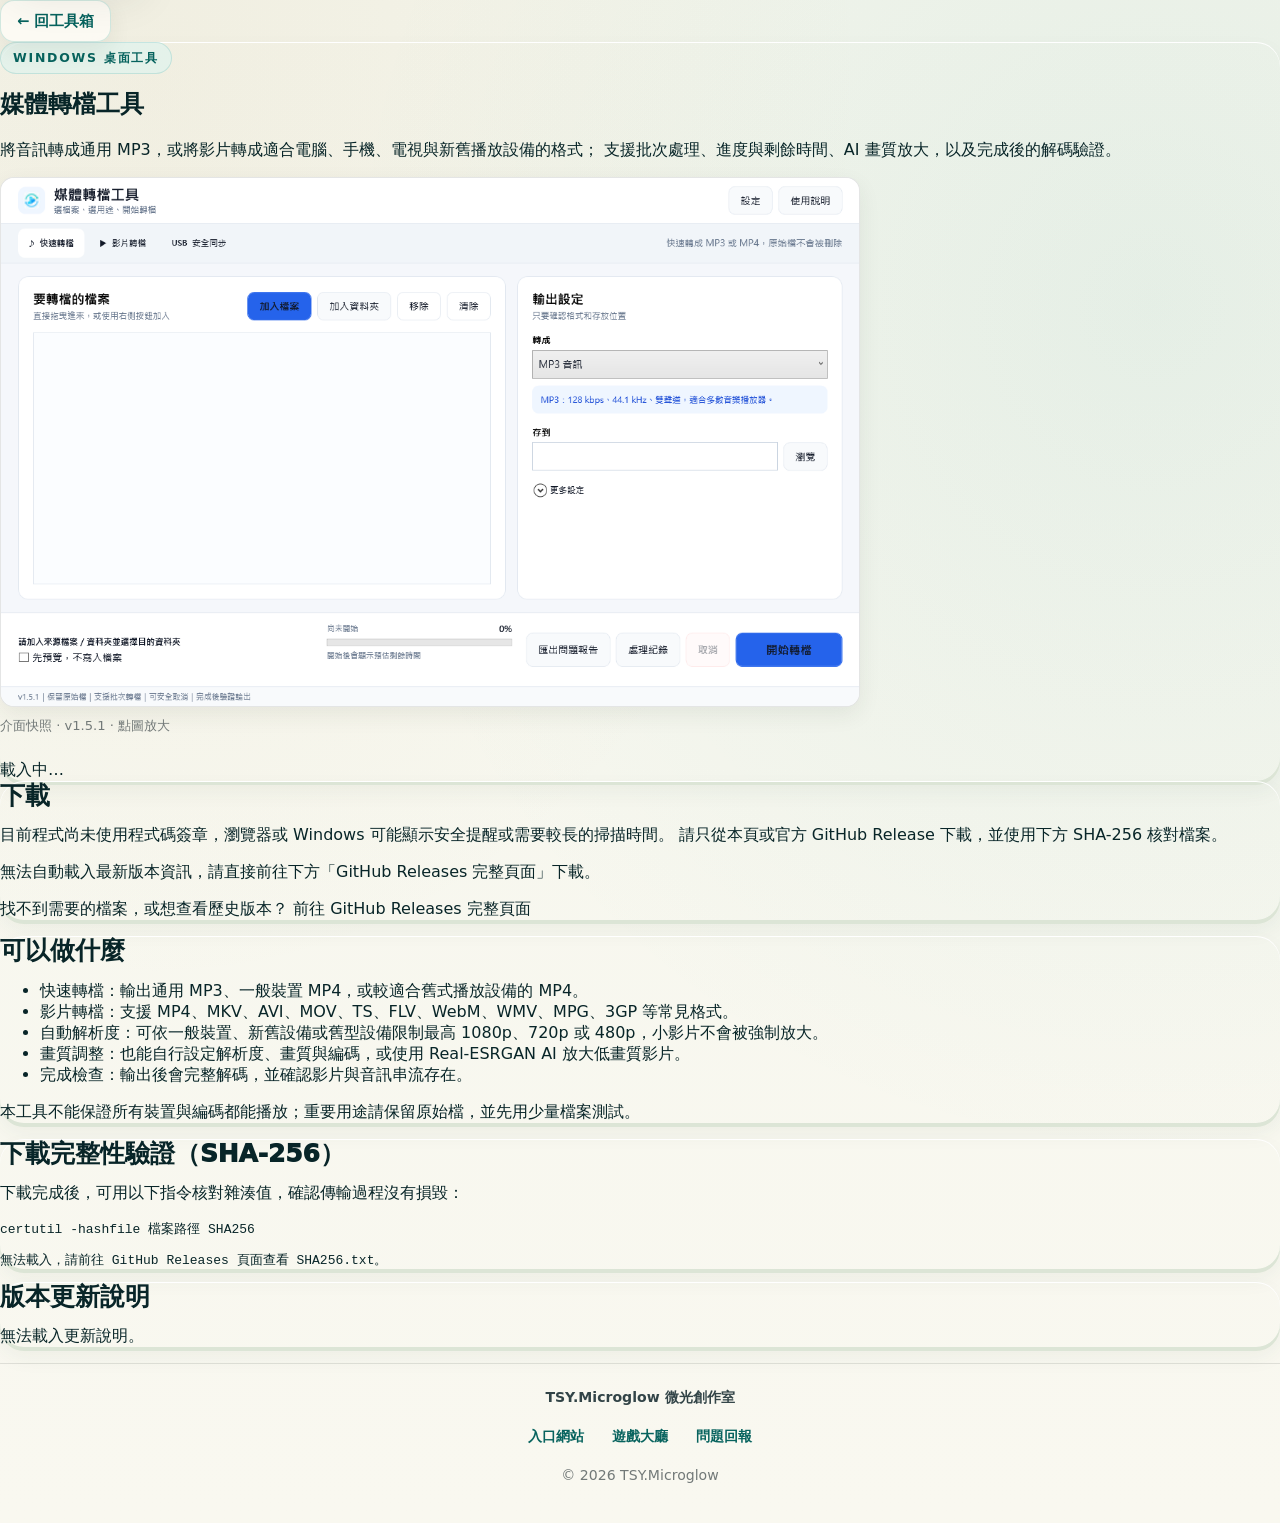
==== tools/car-media-converter/index.html @ 6eb03b46 "feat: count visits across tool pages" ====
<!doctype html>
<html lang="zh-Hant">
  <head>
    <meta charset="utf-8">
    <meta name="viewport" content="width=device-width, initial-scale=1">
    <meta name="theme-color" content="#0e8f88">
    <meta
      name="description"
      content="媒體轉檔工具下載頁，提供通用 MP3／MP4、進階影片格式與 AI 畫質放大功能；Windows x64 版本與下載連結自動同步 GitHub Releases。"
    >
    <meta property="og:title" content="媒體轉檔工具｜TSY.Microglow 工具箱">
    <meta property="og:description" content="媒體轉檔工具下載頁，提供通用 MP3／MP4、進階影片格式與 AI 畫質放大功能；Windows x64 版本與下載連結自動同步 GitHub Releases。">
    <meta property="og:type" content="website">
    <meta property="og:url" content="https://tsy3991.github.io/TSY.Microglow-Tools/tools/car-media-converter/">
    <meta property="og:image" content="https://tsy3991.github.io/TSY.Microglow-Tools/assets/og-image.png?v=20261012a">
    <meta property="og:image:width" content="1200">
    <meta property="og:image:height" content="630">
    <meta property="og:image:alt" content="TSY 微光創作室：測驗練習、小遊戲與實用工具">
    <meta property="og:locale" content="zh_TW">
    <meta property="og:site_name" content="TSY.Microglow 工具箱">
    <meta name="twitter:card" content="summary_large_image">
    <meta name="twitter:title" content="媒體轉檔工具｜TSY.Microglow 工具箱">
    <meta name="twitter:description" content="媒體轉檔工具下載頁，提供通用 MP3／MP4、進階影片格式與 AI 畫質放大功能；Windows x64 版本與下載連結自動同步 GitHub Releases。">
    <meta name="twitter:image" content="https://tsy3991.github.io/TSY.Microglow-Tools/assets/og-image.png?v=20261012a">
    <link rel="canonical" href="https://tsy3991.github.io/TSY.Microglow-Tools/tools/car-media-converter/">
    <title>媒體轉檔工具｜TSY.Microglow 工具箱</title>
    <link rel="icon" href="../../assets/tools/car-media-converter/icon.png" type="image/png">
    <link rel="stylesheet" href="../../shared/base.css?v=20261016a">
    <link rel="stylesheet" href="../../shared/tool-detail.css?v=20260713b">
    <link rel="stylesheet" href="./page.css?v=20260806a">
    <link rel="stylesheet" href="../../shared/tool-visuals.css?v=20261010a">
    <link rel="stylesheet" href="../../shared/microglow-skin.css?v=20261016a">
  </head>
  <body>
    <a class="skip-link" href="#main-content">跳到主要內容</a>
    <main class="detail-shell" id="main-content" tabindex="-1">
      <header class="detail-topbar">
        <a class="back-link compact-back" href="../../">← 回工具箱</a>
      </header>

      <section class="detail-hero" aria-labelledby="tool-title">
        <p class="eyebrow">Windows 桌面工具</p>
        <h1 id="tool-title">媒體轉檔工具</h1>
        <p class="hero-desc">
          將音訊轉成通用 MP3，或將影片轉成適合電腦、手機、電視與新舊播放設備的格式；
          支援批次處理、進度與剩餘時間、AI 畫質放大，以及完成後的解碼驗證。
        </p>
        <figure class="tool-screenshot">
          <a class="tool-screenshot-link" href="../../assets/tools/car-media-converter/screenshot.png" target="_blank" rel="noopener noreferrer" aria-label="放大查看媒體轉檔工具介面快照（另開分頁）">
            <img src="../../assets/tools/car-media-converter/screenshot.png" alt="媒體轉檔工具 v1.5.1 實際介面，未載入使用者檔案" width="1205" height="742" decoding="async">
          </a>
          <figcaption>介面快照 · v1.5.1 · 點圖放大</figcaption>
        </figure>
        <div class="hero-meta">
          <span class="version-badge" data-version>載入中…</span>
          <span class="published-meta" data-published></span>
        </div>
      </section>

      <section class="detail-section" aria-labelledby="download-title">
        <h2 id="download-title">下載</h2>
        <p class="download-hint">
          目前程式尚未使用程式碼簽章，瀏覽器或 Windows 可能顯示安全提醒或需要較長的掃描時間。
          請只從本頁或官方 GitHub Release 下載，並使用下方 SHA-256 核對檔案。
        </p>
        <p class="status-message" data-status hidden></p>
        <div class="download-grid" data-downloads>
          <p class="loading-placeholder">正在載入最新版本的下載連結…</p>
        </div>
        <p class="extra-files" data-fallback></p>
        <p class="releases-link">
          找不到需要的檔案，或想查看歷史版本？
          <a href="https://github.com/TSY3991/TSY.CarMediaConverter/releases" target="_blank" rel="noopener noreferrer">
            前往 GitHub Releases 完整頁面
          </a>
        </p>
      </section>

      <section class="detail-section" aria-labelledby="format-title">
        <h2 id="format-title">可以做什麼</h2>
        <ul>
          <li>快速轉檔：輸出通用 MP3、一般裝置 MP4，或較適合舊式播放設備的 MP4。</li>
          <li>影片轉檔：支援 MP4、MKV、AVI、MOV、TS、FLV、WebM、WMV、MPG、3GP 等常見格式。</li>
          <li>自動解析度：可依一般裝置、新舊設備或舊型設備限制最高 1080p、720p 或 480p，小影片不會被強制放大。</li>
          <li>畫質調整：也能自行設定解析度、畫質與編碼，或使用 Real-ESRGAN AI 放大低畫質影片。</li>
          <li>完成檢查：輸出後會完整解碼，並確認影片與音訊串流存在。</li>
        </ul>
        <p>本工具不能保證所有裝置與編碼都能播放；重要用途請保留原始檔，並先用少量檔案測試。</p>
      </section>

      <section class="detail-section" aria-labelledby="verify-title">
        <h2 id="verify-title">下載完整性驗證（SHA-256）</h2>
        <p>下載完成後，可用以下指令核對雜湊值，確認傳輸過程沒有損毀：</p>
        <pre class="verify-command">certutil -hashfile 檔案路徑 SHA256</pre>
        <pre class="verify-sha" data-sha>正在載入雜湊值…</pre>
      </section>

      <section class="detail-section" aria-labelledby="notes-title">
        <h2 id="notes-title">版本更新說明</h2>
        <div class="release-notes" data-notes>
          <p>正在載入更新說明…</p>
        </div>
      </section>
    </main>
    <footer class="site-footer">
      <p class="site-footer-brand">TSY.Microglow 微光創作室</p>
      <nav class="site-footer-links" aria-label="站台連結">
        <a href="https://tsy3991.github.io/TSY.Microglow-Website/">入口網站</a>
        <a href="https://tsy3991.github.io/TSY.Microglow-Games/">遊戲大廳</a>
        <a href="https://tsy3991.github.io/TSY.Microglow-Website/#feedback">問題回報</a>
      </nav>
      <p class="site-footer-copy">© 2026 TSY.Microglow</p>
    </footer>

    <script src="./download.js?v=20261011a"></script>
  <script src="../../scripts/portal-visit-beacon.js?v=20261102a" defer></script>
</body>
</html>
---- shared/base.css ----
:root {
  --page: #f8f4ec;
  --panel: #fffdf8;
  --panel-soft: #fbf7ef;
  --ink: #082528;
  --ink-soft: #324447;
  --muted: #727978;
  --line: rgba(32, 42, 40, 0.12);
  --teal: #0e8f88;
  --teal-dark: #07635e;
  --teal-soft: #dff3ee;
  --gold: #f5b432;
  --gold-soft: #fff2ce;
  --red: #f25757;
  --sky: #4fc1e3;
  --shadow: 0 18px 42px rgba(42, 47, 45, 0.1);
  --soft-shadow: 0 8px 22px rgba(42, 47, 45, 0.075);
  --deep-shadow: 0 24px 68px rgba(8, 37, 40, 0.16);
  --radius: 8px;
}

* {
  box-sizing: border-box;
}

html {
  min-width: 320px;
  color: var(--ink);
  background: var(--page);
  font-family:
    "Noto Sans TC",
    "Microsoft JhengHei",
    system-ui,
    -apple-system,
    BlinkMacSystemFont,
    "Segoe UI",
    sans-serif;
}

body {
  position: relative;
  min-height: 100vh;
  margin: 0;
  overflow-x: hidden;
  background:
    linear-gradient(90deg, rgba(8, 37, 40, 0.045) 1px, transparent 1px),
    linear-gradient(rgba(8, 37, 40, 0.04) 1px, transparent 1px),
    radial-gradient(circle at 78% 0%, rgba(79, 193, 227, 0.18), transparent 28%),
    radial-gradient(circle at 14% 18%, rgba(245, 180, 50, 0.16), transparent 26%),
    linear-gradient(120deg, #fffaf1 0%, #f6f3eb 48%, #f7fbf7 100%);
  background-size: 42px 42px, 42px 42px, auto, auto, auto;
}

body::before {
  position: fixed;
  inset: 0;
  z-index: -1;
  background:
    linear-gradient(120deg, rgba(255, 253, 248, 0.76), transparent 40%),
    radial-gradient(circle at 92% 34%, rgba(14, 143, 136, 0.12), transparent 24%);
  content: "";
  pointer-events: none;
}

a {
  color: inherit;
  text-decoration: none;
}

button,
a {
  -webkit-tap-highlight-color: transparent;
}

h1,
h2,
h3,
p {
  margin-top: 0;
}

/* ---------- shared back-link ----------
   Detail pages (with .compact-back) flow it inline in a topbar row.
   The hub page's plain .back-link floats absolutely over the hero. */
.back-link {
  display: inline-flex;
  align-items: center;
  min-height: 42px;
  padding: 0 16px;
  border: 1px solid rgba(14, 143, 136, 0.18);
  border-radius: var(--radius);
  background: rgba(255, 253, 248, 0.78);
  color: var(--teal-dark);
  font-size: 0.92rem;
  font-weight: 900;
  box-shadow: var(--soft-shadow);
  backdrop-filter: blur(12px);
  transition:
    transform 160ms ease,
    border-color 160ms ease,
    color 160ms ease;
}

.back-link:hover,
.back-link:focus-visible {
  color: var(--teal);
  border-color: rgba(14, 143, 136, 0.34);
  transform: translateY(-1px);
}

.back-link:not(.compact-back) {
  position: absolute;
  top: 18px;
  left: 18px;
  z-index: 10;
}

/* ---------- shared eyebrow tag ---------- */
.eyebrow {
  display: inline-flex;
  align-items: center;
  min-height: 32px;
  margin: 0 0 14px;
  padding: 0 12px;
  border: 1px solid rgba(14, 143, 136, 0.16);
  border-radius: 999px;
  background: rgba(223, 243, 238, 0.72);
  color: var(--teal-dark);
  font-size: 0.78rem;
  font-weight: 900;
  letter-spacing: 0.14em;
  text-transform: uppercase;
}

section h2 {
  margin: 0 0 14px;
  font-size: clamp(1.24rem, 2vw, 1.55rem);
  font-weight: 950;
  line-height: 1.2;
}

/* ---------- hub (index) layout ---------- */
.lobby-shell {
  width: min(1080px, calc(100% - 32px));
  margin: 0 auto;
  padding: 26px 0 60px;
}

.lobby-hero {
  position: relative;
  isolation: isolate;
  overflow: hidden;
  padding: clamp(32px, 6vw, 64px) clamp(26px, 5vw, 52px);
  border: 1px solid rgba(8, 37, 40, 0.1);
  border-radius: 20px;
  background:
    linear-gradient(135deg, rgba(255, 253, 248, 0.96), rgba(255, 253, 248, 0.76)),
    linear-gradient(135deg, #ffffff, #eaf8f4);
  box-shadow: var(--deep-shadow);
}

.lobby-hero::before {
  position: absolute;
  inset: 0;
  z-index: -2;
  background:
    linear-gradient(90deg, rgba(14, 143, 136, 0.08) 1px, transparent 1px),
    linear-gradient(rgba(14, 143, 136, 0.07) 1px, transparent 1px);
  background-size: 34px 34px;
  content: "";
}

.lobby-hero::after {
  position: absolute;
  right: -80px;
  bottom: -130px;
  z-index: -1;
  width: min(46vw, 400px);
  aspect-ratio: 1;
  border-radius: 50%;
  background:
    radial-gradient(circle at 34% 34%, rgba(255, 255, 255, 0.92), transparent 18%),
    conic-gradient(from 210deg, var(--teal), var(--sky), var(--gold), var(--teal));
  opacity: 0.24;
  content: "";
}

.hero-copy {
  position: relative;
  z-index: 1;
  max-width: 720px;
  padding-top: 60px;
}

.hero-copy h1 {
  margin: 0 0 14px;
  font-size: clamp(2.1rem, 5.5vw, 3.6rem);
  font-weight: 950;
  line-height: 1.05;
}

.hero-copy p {
  margin: 0;
  color: var(--ink-soft);
  font-size: clamp(1rem, 1.7vw, 1.15rem);
  line-height: 1.7;
}

.tool-section {
  display: grid;
  gap: 16px;
  margin-top: 28px;
}

.section-heading {
  display: flex;
  flex-wrap: wrap;
  align-items: end;
  justify-content: space-between;
  gap: 10px;
}

.section-heading h2 {
  margin-bottom: 0;
}

.section-heading span {
  color: var(--muted);
  font-weight: 800;
}

.tool-grid {
  display: grid;
  grid-template-columns: repeat(auto-fit, minmax(320px, 1fr));
  gap: 16px;
}

.tool-card {
  display: grid;
  grid-template-columns: 92px minmax(0, 1fr);
  gap: 18px;
  align-items: center;
  padding: 20px;
  border: 1px solid var(--line);
  border-radius: 16px;
  background: var(--panel);
  box-shadow: var(--soft-shadow);
  transition:
    transform 180ms ease,
    box-shadow 180ms ease,
    border-color 180ms ease;
}

.tool-card:hover {
  border-color: rgba(14, 143, 136, 0.24);
  box-shadow: 0 18px 44px rgba(42, 47, 45, 0.13);
  transform: translateY(-2px);
}

/* Keep card actions aligned despite different description lengths. */
@media (min-width: 541px) {
  .lobby-shell .tool-card {
    grid-template-rows: 1fr auto;
  }
}

.tool-thumb {
  position: relative;
  display: grid;
  width: 92px;
  height: 92px;
  place-items: center;
  border-radius: 16px;
  background: linear-gradient(135deg, var(--teal-dark), var(--teal));
  box-shadow: inset 0 1px 0 rgba(255, 255, 255, 0.24);
}

.tool-thumb-icon {
  position: relative;
  width: 34px;
  height: 34px;
}

/* Simple downward-arrow-into-tray glyph for downloadable desktop tools. */
.icon-download::before {
  position: absolute;
  top: 0;
  left: 50%;
  width: 4px;
  height: 20px;
  background: #ffffff;
  border-radius: 2px;
  content: "";
  transform: translateX(-50%);
}

.icon-download::after {
  position: absolute;
  top: 14px;
  left: 50%;
  width: 14px;
  height: 14px;
  border-right: 4px solid #ffffff;
  border-bottom: 4px solid #ffffff;
  content: "";
  transform: translateX(-50%) rotate(45deg);
}

/* Radar glyph for PriceRadar and other scan-based web tools. */
.icon-radar {
  border: 3px solid #ffffff;
  border-radius: 50%;
}

.icon-radar::before {
  position: absolute;
  top: 50%;
  left: 50%;
  width: 14px;
  height: 3px;
  border-radius: 999px;
  background: #ffffff;
  content: "";
  transform: translateY(-50%) rotate(-42deg);
  transform-origin: left center;
}

.icon-radar::after {
  position: absolute;
  top: 50%;
  left: 50%;
  width: 7px;
  height: 7px;
  border-radius: 50%;
  background: var(--gold);
  box-shadow: 0 0 0 3px rgba(255, 255, 255, 0.22);
  content: "";
  transform: translate(-50%, -50%);
}

.tool-card-copy {
  min-width: 0;
}

.tool-card-copy p {
  display: inline-flex;
  min-height: 26px;
  align-items: center;
  margin: 0 0 8px;
  padding: 0 10px;
  border-radius: var(--radius);
  background: var(--teal-soft);
  color: var(--teal-dark);
  font-size: 0.8rem;
  font-weight: 900;
}

.tool-card-copy h3 {
  margin: 0 0 8px;
  font-size: 1.24rem;
  line-height: 1.3;
}

.tool-card-copy span {
  color: var(--ink-soft);
  font-size: 0.92rem;
  line-height: 1.6;
}

.primary-link,
.disabled-link {
  grid-column: 1 / -1;
  display: inline-flex;
  min-height: 46px;
  align-items: center;
  justify-content: center;
  margin-top: 4px;
  border-radius: var(--radius);
  font-size: 0.98rem;
  font-weight: 950;
}

.primary-link {
  color: #ffffff;
  background: linear-gradient(135deg, var(--teal-dark), var(--teal));
  box-shadow: 0 12px 26px rgba(7, 99, 94, 0.22);
}

.disabled-link {
  color: var(--muted);
  background: rgba(90, 114, 118, 0.1);
}

.is-coming {
  opacity: 0.72;
}

@media (max-width: 820px) {
  .lobby-shell {
    width: min(100% - 24px, 1080px);
    padding-top: 16px;
  }

  .tool-grid {
    grid-template-columns: 1fr;
  }
}

@media (max-width: 540px) {
  .lobby-hero {
    padding: 22px;
  }

  .tool-card {
    grid-template-columns: 1fr;
    text-align: center;
  }

  .tool-thumb {
    justify-self: center;
  }
}

@media (prefers-reduced-motion: reduce) {
  *,
  *::before,
  *::after {
    animation: none !important;
    transition: none !important;
  }
}

.skip-link {
  position: fixed;
  top: 12px;
  left: 12px;
  z-index: 100;
  padding: 10px 18px;
  border-radius: var(--radius);
  color: #ffffff;
  background: var(--teal-dark);
  font-weight: 900;
  text-decoration: none;
  box-shadow: var(--shadow);
  transform: translateY(-180%);
  transition: transform 260ms ease-out;
}

.skip-link:focus-visible {
  transform: none;
  outline: 3px solid rgba(255, 255, 255, 0.75);
  outline-offset: 2px;
}

main:focus {
  outline: none;
}

/* Smooth same-origin page changes (Website / Tools / Games); browsers without support navigate normally. */
@media (prefers-reduced-motion: no-preference) {
  @view-transition {
    navigation: auto;
  }
}

.site-footer {
  display: grid;
  gap: 8px;
  justify-items: center;
  margin: 8px auto 0;
  padding: 24px 16px 40px;
  border-top: 1px solid var(--line);
  color: var(--muted);
  font-size: 0.88rem;
  text-align: center;
}

.site-footer p { margin: 0; }
.site-footer-brand { color: var(--ink-soft); font-weight: 800; }

.site-footer-links {
  display: flex;
  flex-wrap: wrap;
  justify-content: center;
  gap: 4px 8px;
}

.site-footer-links a {
  display: inline-flex;
  align-items: center;
  min-height: 44px;
  padding: 0 10px;
  color: var(--teal-dark);
  font-weight: 800;
  text-decoration: none;
}

.site-footer-links a:hover { text-decoration: underline; }
.site-footer-links a:focus-visible { outline: 3px solid var(--teal); outline-offset: 2px; border-radius: 6px; }
---- tools/car-media-converter/page.css ----
#tool-title,
.download-card-copy strong {
  max-width: 100%;
  overflow-wrap: anywhere;
  word-break: break-word;
}

@media (max-width: 560px) {
  #tool-title {
    font-size: clamp(1.65rem, 8.2vw, 2.15rem);
    line-height: 1.08;
  }

  .download-card-copy strong {
    font-size: 0.92rem;
  }
---- shared/tool-visuals.css ----
/* Shared app icons and actual desktop-tool previews. */
.tool-thumb:has(.tool-app-icon) { background: transparent; box-shadow: none; }
.tool-app-icon { display: block; width: 100%; height: 100%; object-fit: contain; }
.tool-screenshot { margin: 0 0 24px; max-width: 860px; }
.tool-screenshot-link { display: block; overflow: hidden; border: 1px solid var(--line); border-radius: 14px; background: #fff; box-shadow: var(--soft-shadow); cursor: zoom-in; }
.tool-screenshot-link:focus-visible { outline: 3px solid var(--teal); outline-offset: 4px; }
.tool-screenshot img { display: block; width: 100%; height: auto; }
.tool-screenshot figcaption { margin-top: 9px; color: var(--muted); font-size: 0.82rem; line-height: 1.5; }
@media (max-width: 560px) { .tool-screenshot { margin-bottom: 20px; } .tool-screenshot-link { border-radius: 10px; } }
---- shared/microglow-skin.css ----
/* Visual layer only; existing layout, product imagery and download/app logic are retained. */
html:root { --microglow-style-version: 20261016a; --radius: 14px; --radius-card: 24px; --radius-control: 14px; }
body:has(.lobby-shell, .detail-shell) { background: radial-gradient(ellipse at 12% 5%, rgba(181, 140, 66, .07), transparent 45%), radial-gradient(ellipse at 90% 20%, rgba(10, 136, 126, .07), transparent 50%), linear-gradient(#f5f6ed, #f9f8f0); }
:is(.lobby-hero, .detail-hero, .detail-section, .tool-card, .download-card) { border-color: #c5d9cb; border-radius: 24px; box-shadow: inset 0 1px 0 #fff, 0 4px 0 #dce5d6, 0 10px 22px rgba(38, 75, 54, .055); }
:is(.lobby-hero, .detail-hero)::before { background-image: linear-gradient(90deg, rgba(10,136,126,.025) 1px, transparent 1px), linear-gradient(rgba(10,136,126,.025) 1px, transparent 1px); }
:is(.lobby-hero, .detail-hero)::after { background: radial-gradient(circle at 35% 35%, #fffdf5, transparent 30%), conic-gradient(from 210deg, #8ecdbb, #e6f2e9, #e7d4a7, #8ecdbb); }
:is(.primary-link, .download-button) { border-radius: 14px; box-shadow: inset 0 1px 0 rgba(255,255,255,.3), 0 4px 0 #d4e3d7, 0 8px 16px rgba(38,75,54,.08); }
html body :is(a[href], button, input, select, textarea):focus-visible { outline: 3px solid #0a887e; outline-offset: 3px; }
/* App bundles load their own CSS dynamically; scope these overrides to the app root. */
#root :is(.hero-panel, .section-block, .form-card, .product-hero, .empty-price, .scanner-shell, .activity-card, .shopping-list-entry, .scan-recovery) { border-radius: 24px; box-shadow: inset 0 1px 0 #fff, 0 4px 0 #dce5d6, 0 10px 22px rgba(38, 75, 54, .055); }
#root .price-card { border-radius: 20px; }
#root :is(.primary-button, .secondary-button, .ghost-button, .scan-button) { border-radius: 14px; }
@media (prefers-color-scheme: dark) {
  #root :is(a[href], button, input, select, textarea):focus-visible { outline-color: #8ee0cf; }
  #root :is(.hero-panel, .section-block, .form-card, .product-hero, .empty-price, .scanner-shell, .activity-card, .shopping-list-entry, .scan-recovery) { box-shadow: inset 0 1px 0 rgba(255,255,255,.08), 0 4px 0 #102a29, 0 10px 22px rgba(0,0,0,.15); }
}
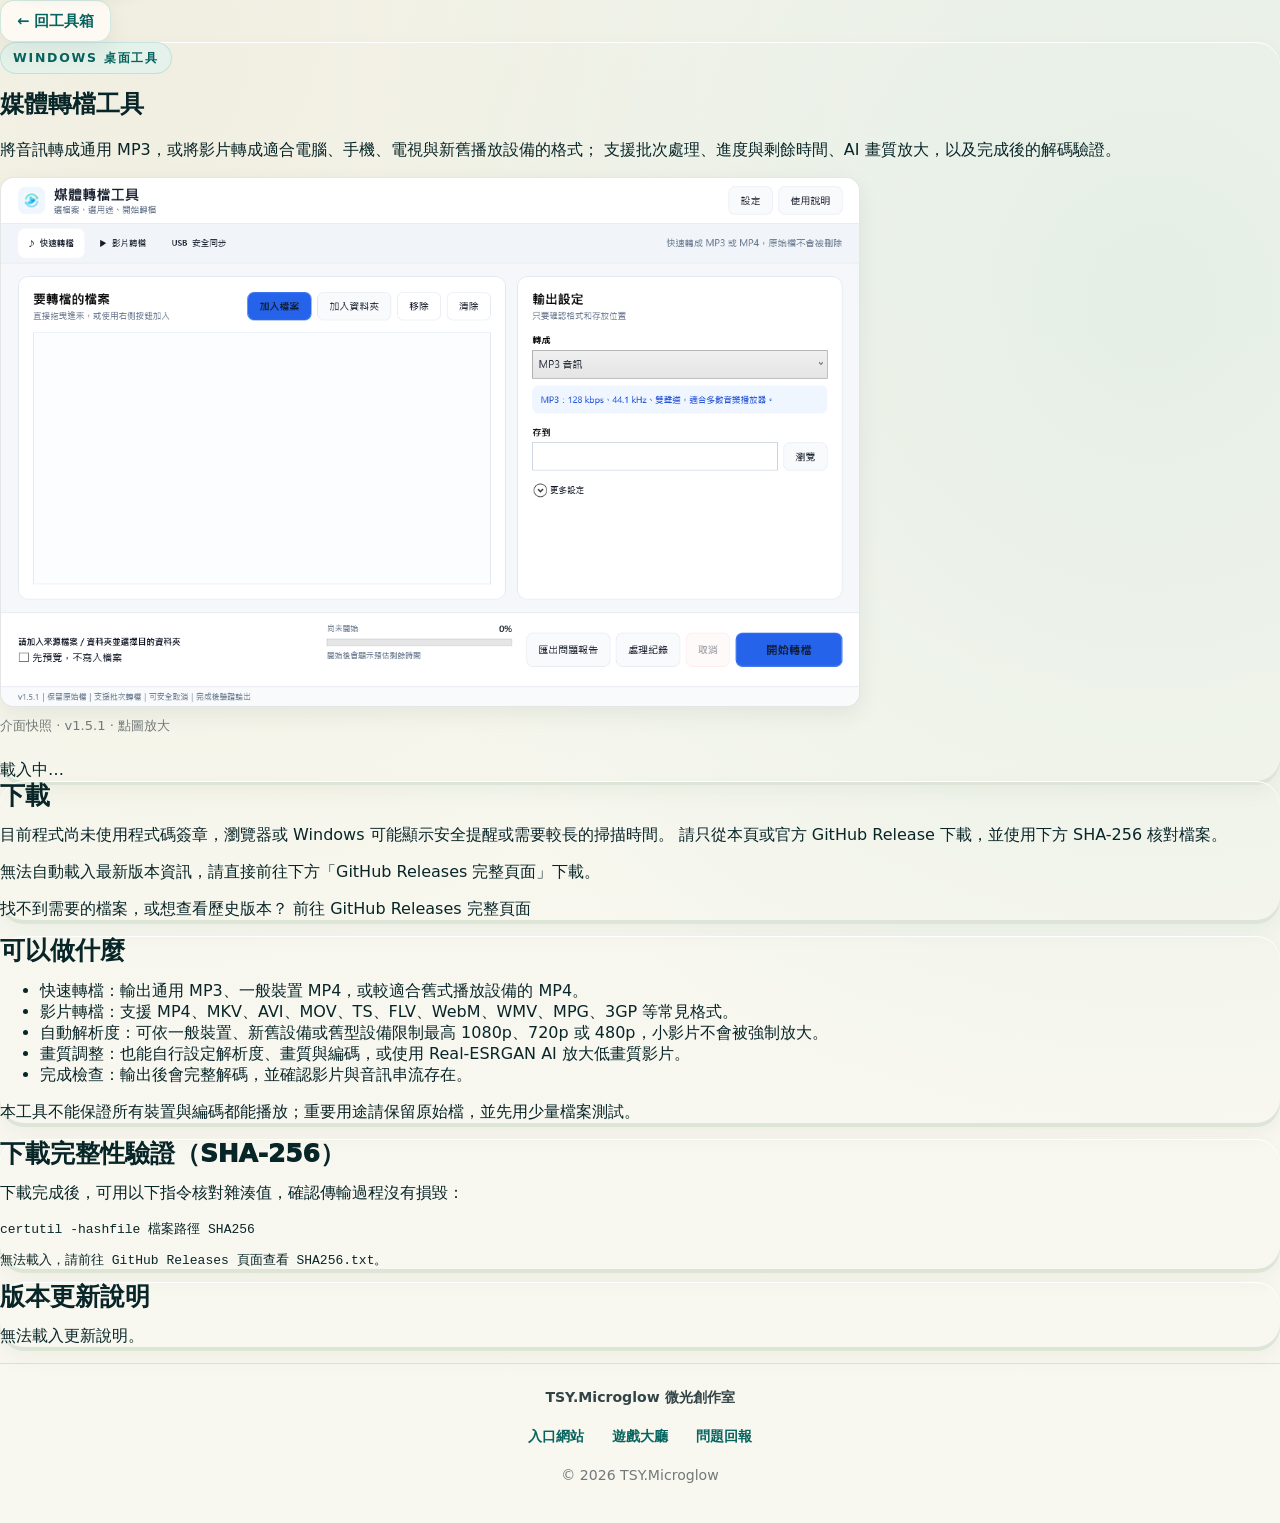
==== commit a6f1b0fb: "fix(tools): improve responsive navigation" ====
--- a/tools/car-media-converter/index.html
+++ b/tools/car-media-converter/index.html
@@ -25,7 +25,7 @@
     <link rel="canonical" href="https://tsy3991.github.io/TSY.Microglow-Tools/tools/car-media-converter/">
     <title>媒體轉檔工具｜TSY.Microglow 工具箱</title>
     <link rel="icon" href="../../assets/tools/car-media-converter/icon.png" type="image/png">
-    <link rel="stylesheet" href="../../shared/base.css?v=20261016a">
+    <link rel="stylesheet" href="../../shared/base.css?v=20261103b">
     <link rel="stylesheet" href="../../shared/tool-detail.css?v=20260713b">
     <link rel="stylesheet" href="./page.css?v=20260806a">
     <link rel="stylesheet" href="../../shared/tool-visuals.css?v=20261010a">
--- a/shared/base.css
+++ b/shared/base.css
@@ -432,8 +432,8 @@
 
 .skip-link {
   position: fixed;
-  top: 12px;
-  left: 12px;
+  top: calc(12px + env(safe-area-inset-top, 0px));
+  left: calc(12px + env(safe-area-inset-left, 0px));
   z-index: 100;
   padding: 10px 18px;
   border-radius: var(--radius);
--- a/shared/microglow-skin.css
+++ b/shared/microglow-skin.css
@@ -6,6 +6,8 @@
 :is(.lobby-hero, .detail-hero)::after { background: radial-gradient(circle at 35% 35%, #fffdf5, transparent 30%), conic-gradient(from 210deg, #8ecdbb, #e6f2e9, #e7d4a7, #8ecdbb); }
 :is(.primary-link, .download-button) { border-radius: 14px; box-shadow: inset 0 1px 0 rgba(255,255,255,.3), 0 4px 0 #d4e3d7, 0 8px 16px rgba(38,75,54,.08); }
 html body :is(a[href], button, input, select, textarea):focus-visible { outline: 3px solid #0a887e; outline-offset: 3px; }
+.skip-link { position:fixed; top:calc(12px + env(safe-area-inset-top,0px)); left:calc(12px + env(safe-area-inset-left,0px)); z-index:1000; padding:10px 16px; border-radius:14px; color:#102527; background:#8ee0cf; font-weight:800; text-decoration:none; box-shadow:0 8px 22px rgba(0,0,0,.22); transform:translateY(-180%); }
+.skip-link:focus-visible { transform:none; outline:3px solid #fff; outline-offset:3px; }
 /* App bundles load their own CSS dynamically; scope these overrides to the app root. */
 #root :is(.hero-panel, .section-block, .form-card, .product-hero, .empty-price, .scanner-shell, .activity-card, .shopping-list-entry, .scan-recovery) { border-radius: 24px; box-shadow: inset 0 1px 0 #fff, 0 4px 0 #dce5d6, 0 10px 22px rgba(38, 75, 54, .055); }
 #root .price-card { border-radius: 20px; }
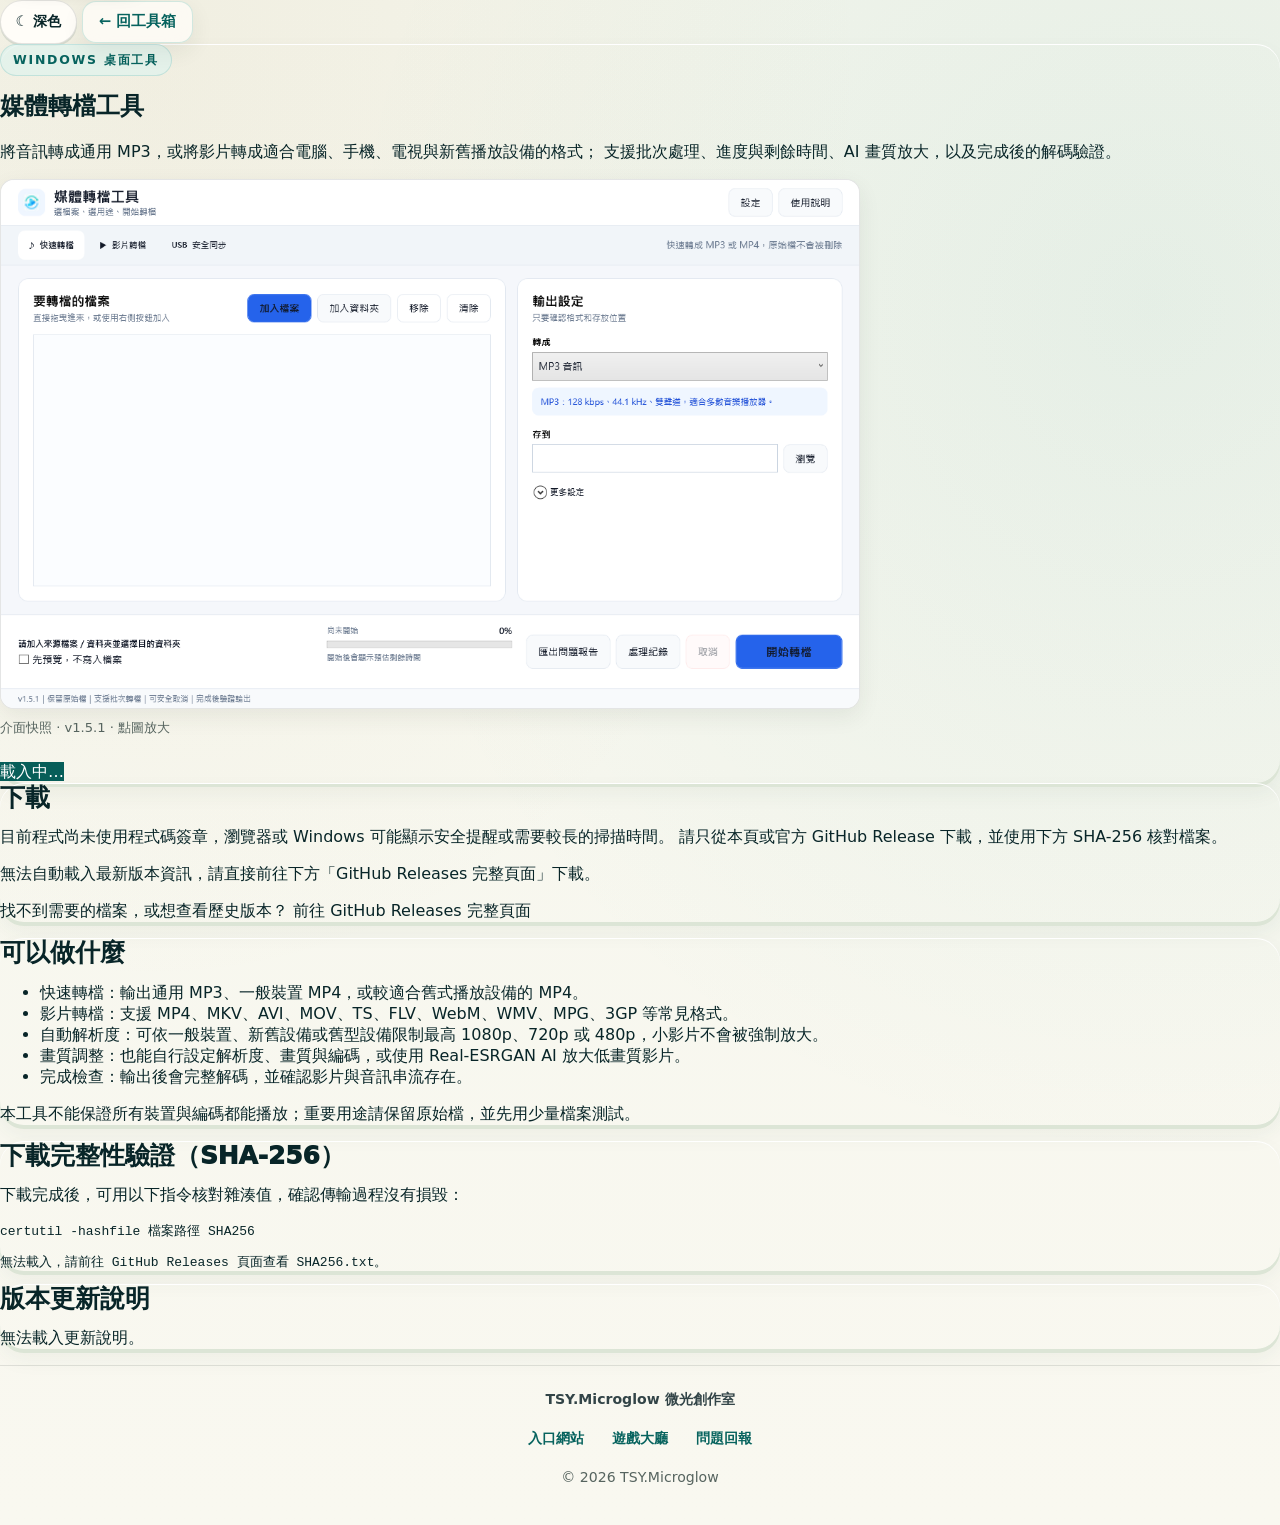
==== commit 625c88cb: "fix(theme): preserve app toggle and improve text contrast" ====
--- a/tools/car-media-converter/index.html
+++ b/tools/car-media-converter/index.html
@@ -2,8 +2,10 @@
 <html lang="zh-Hant">
   <head>
     <meta charset="utf-8">
+    <script src="../../scripts/theme-mode.js?v=20261106f"></script>
+
     <meta name="viewport" content="width=device-width, initial-scale=1">
-    <meta name="theme-color" content="#0e8f88">
+    <meta name="theme-color" content="#0e8f88" data-light-theme-color="#0e8f88" data-dark-theme-color="#102527">
     <meta
       name="description"
       content="媒體轉檔工具下載頁，提供通用 MP3／MP4、進階影片格式與 AI 畫質放大功能；Windows x64 版本與下載連結自動同步 GitHub Releases。"
@@ -29,7 +31,8 @@
     <link rel="stylesheet" href="../../shared/tool-detail.css?v=20260713b">
     <link rel="stylesheet" href="./page.css?v=20260806a">
     <link rel="stylesheet" href="../../shared/tool-visuals.css?v=20261010a">
-    <link rel="stylesheet" href="../../shared/microglow-skin.css?v=20261016a">
+    <link rel="stylesheet" href="../../shared/microglow-skin.css?v=20261106b">
+      <link rel="stylesheet" href="../../theme-mode.css?v=20261106g">
   </head>
   <body>
     <a class="skip-link" href="#main-content">跳到主要內容</a>
--- a/shared/microglow-skin.css
+++ b/shared/microglow-skin.css
@@ -12,7 +12,6 @@
 #root :is(.hero-panel, .section-block, .form-card, .product-hero, .empty-price, .scanner-shell, .activity-card, .shopping-list-entry, .scan-recovery) { border-radius: 24px; box-shadow: inset 0 1px 0 #fff, 0 4px 0 #dce5d6, 0 10px 22px rgba(38, 75, 54, .055); }
 #root .price-card { border-radius: 20px; }
 #root :is(.primary-button, .secondary-button, .ghost-button, .scan-button) { border-radius: 14px; }
-@media (prefers-color-scheme: dark) {
-  #root :is(a[href], button, input, select, textarea):focus-visible { outline-color: #8ee0cf; }
-  #root :is(.hero-panel, .section-block, .form-card, .product-hero, .empty-price, .scanner-shell, .activity-card, .shopping-list-entry, .scan-recovery) { box-shadow: inset 0 1px 0 rgba(255,255,255,.08), 0 4px 0 #102a29, 0 10px 22px rgba(0,0,0,.15); }
-}
+
+  :root[data-theme="dark"] #root :is(a[href], button, input, select, textarea):focus-visible{ outline-color: #8ee0cf; }
+  :root[data-theme="dark"] #root :is(.hero-panel, .section-block, .form-card, .product-hero, .empty-price, .scanner-shell, .activity-card, .shopping-list-entry, .scan-recovery){ box-shadow: inset 0 1px 0 rgba(255,255,255,.08), 0 4px 0 #102a29, 0 10px 22px rgba(0,0,0,.15); }
--- a/theme-mode.css
+++ b/theme-mode.css
@@ -0,0 +1,59 @@
+:root { color-scheme: light; }
+:root[data-theme="dark"] { color-scheme: dark; }
+.tsy-theme-toggle { position: static; z-index: auto; display: inline-flex; align-items: center; justify-content: center; gap: .35rem; flex: 0 0 auto; min-height: 44px; margin-inline-start: auto; padding: .55rem .9rem; border: 1px solid var(--line, #c5d9cb); border-radius: 999px; color: var(--ink, #173e37); background: var(--panel, #fffdf5); box-shadow: 0 2px 0 rgba(23,62,55,.12); font: inherit; font-size: .9rem; font-weight: 800; line-height: 1.2; cursor: pointer; white-space: nowrap; }
+.tsy-theme-toggle:hover { filter: brightness(.96); }
+.tsy-theme-toggle:focus-visible { outline: 3px solid #0a887e; outline-offset: 3px; }
+:root[data-theme="dark"] .tsy-theme-toggle { color: var(--ink, #f6f3e9); background: var(--panel, #193336); border-color: var(--line, #526b6b); box-shadow: 0 2px 0 rgba(0,0,0,.25); }
+:root[data-theme="dark"] .tsy-theme-toggle:focus-visible { outline-color: #8ee0cf; }
+/* Complete dark palette for the portal and direct tool detail pages. */
+:root[data-theme="dark"]{color-scheme:dark;--page:#102527;--page-bg:#102527;--panel:#193336;--panel-soft:#203d40;--ink:#f6f3e9;--text:#f6f3e9;--muted:#b5c9c4;--line:#526b6b;--teal:#8ee0cf;--teal-dark:#8ee0cf;--gold:#ffcf70}
+:root[data-theme="dark"] body{background-color:#102527!important;background-image:linear-gradient(145deg,#102527,#193336)!important;color:#f6f3e9}
+:root[data-theme="dark"] .detail-shell{color:#f6f3e9}
+:root[data-theme="dark"] .detail-shell :is(figcaption,.loading-placeholder,.releases-link,.site-footer-copy,.muted,.text-muted){color:#b5c9c4}
+:root[data-theme="dark"] .detail-shell figcaption{background:#193336;color:#b5c9c4}
+:root[data-theme="dark"] .detail-shell :is(.primary-link,.download-button){background:#8ee0cf;color:#102527;border-color:#8ee0cf}
+:root[data-theme="dark"] .detail-shell .version-badge{background:#8ee0cf;color:#102527}
+:root[data-theme="dark"] .site-footer-copy{color:#b5c9c4}
+/* Direct tool pages: convert every primary surface to the shared dark palette. */
+:root[data-theme="dark"] .detail-shell .detail-section{background:rgba(25,51,54,.98)!important;color:#f6f3e9;border-color:#526b6b;box-shadow:0 12px 28px rgba(0,0,0,.24)}
+:root[data-theme="dark"] .detail-shell .detail-hero{color:#f6f3e9}
+:root[data-theme="dark"] .detail-shell .detail-hero :is(h1,h2,h3){color:#f6f3e9}
+:root[data-theme="dark"] .detail-shell .detail-hero :is(p,span){color:#d4e2de}
+:root[data-theme="dark"] .detail-shell .detail-hero .eyebrow{background:#204d48;color:#d4e2de}
+:root[data-theme="dark"] .detail-shell .detail-topbar .back-link{background:#193336;color:#8ee0cf;border-color:#526b6b}
+:root[data-theme="dark"] .detail-shell .detail-section :is(h2,h3,p,li,dt,dd,label,small,span){color:#d4e2de}
+:root[data-theme="dark"] .detail-shell .detail-section a:not(.download-button){color:#8ee0cf}
+:root[data-theme="dark"] .detail-shell .detail-section .download-hint{background:#203d40;color:#d4e2de}
+:root[data-theme="dark"] .detail-shell .detail-section :is(button,input,select,textarea){background:#102527;color:#f6f3e9;border-color:#526b6b}
+:root[data-theme="dark"] .detail-shell .detail-section pre{background:#0b1f21;color:#d8f5ee}
+:root[data-theme="dark"] .detail-shell .published-meta{color:#b5c9c4}
+:root[data-theme="dark"] .detail-shell .detail-hero{background:#193336;border:1px solid #526b6b;color:#f6f3e9}
+:root[data-theme="dark"] .detail-shell .download-card p{color:#102527}
+:root[data-theme="dark"] .detail-shell .download-card .download-button{background:#8ee0cf;color:#102527}
+:root[data-theme="dark"] .detail-shell .download-card .download-button *{color:#102527}
+:root[data-theme="dark"] .detail-shell .version-badge{color:#102527}
+:root[data-theme="dark"] .detail-shell .site-footer-brand{color:#b5c9c4}
+:root[data-theme="dark"] .detail-shell .detail-hero .version-badge{color:#102527}
+:root[data-theme="dark"] .detail-shell .download-card-copy span{color:#d4e2de}
+:root[data-theme="dark"] .detail-shell footer .site-footer-brand{color:#b5c9c4}
+:root[data-theme="dark"] .site-footer-brand{color:#b5c9c4!important}
+
+/* Dark theme for the tool lobby hero, categories, descriptions, and actions. */
+:root[data-theme="dark"] .lobby-hero{background:#193336!important;background-image:linear-gradient(145deg,#193336,#203d40)!important;color:#f6f3e9;border-color:#526b6b}
+:root[data-theme="dark"] .lobby-hero :is(h1,h2,p,span){color:#f6f3e9}
+:root[data-theme="dark"] .lobby-hero .eyebrow{background:#204d48;color:#d4e2de}
+:root[data-theme="dark"] .lobby-hero .back-link{background:#102527;color:#8ee0cf;border-color:#526b6b}
+:root[data-theme="dark"] .tool-card :is(p,span,small){color:#d4e2de}
+:root[data-theme="dark"] .tool-card .tool-category{background:#204d48;color:#d4e2de}
+:root[data-theme="dark"] .tool-card .primary-link{background:#8ee0cf;color:#102527}
+
+:root[data-theme="dark"] .tool-card .tool-card-copy>p:first-child{background:#204d48;color:#d4e2de}
+
+/* Full light/dark text contrast review. */
+
+:root:not([data-theme="dark"]){--muted:#56645f;--teal:#08766e}
+:root:not([data-theme="dark"]) .version-badge{background:#075e59;color:#fff}
+:root[data-theme="dark"] .download-card{background:#203d40}
+:root[data-theme="dark"] :is(input,textarea)::placeholder{color:#b5c9c4;opacity:1}
+:root:not([data-theme="dark"]) #root{--muted:#4e605b;--text-muted:#4e605b}
+:root:not([data-theme="dark"]) #root .price-card strong{color:#07635e}
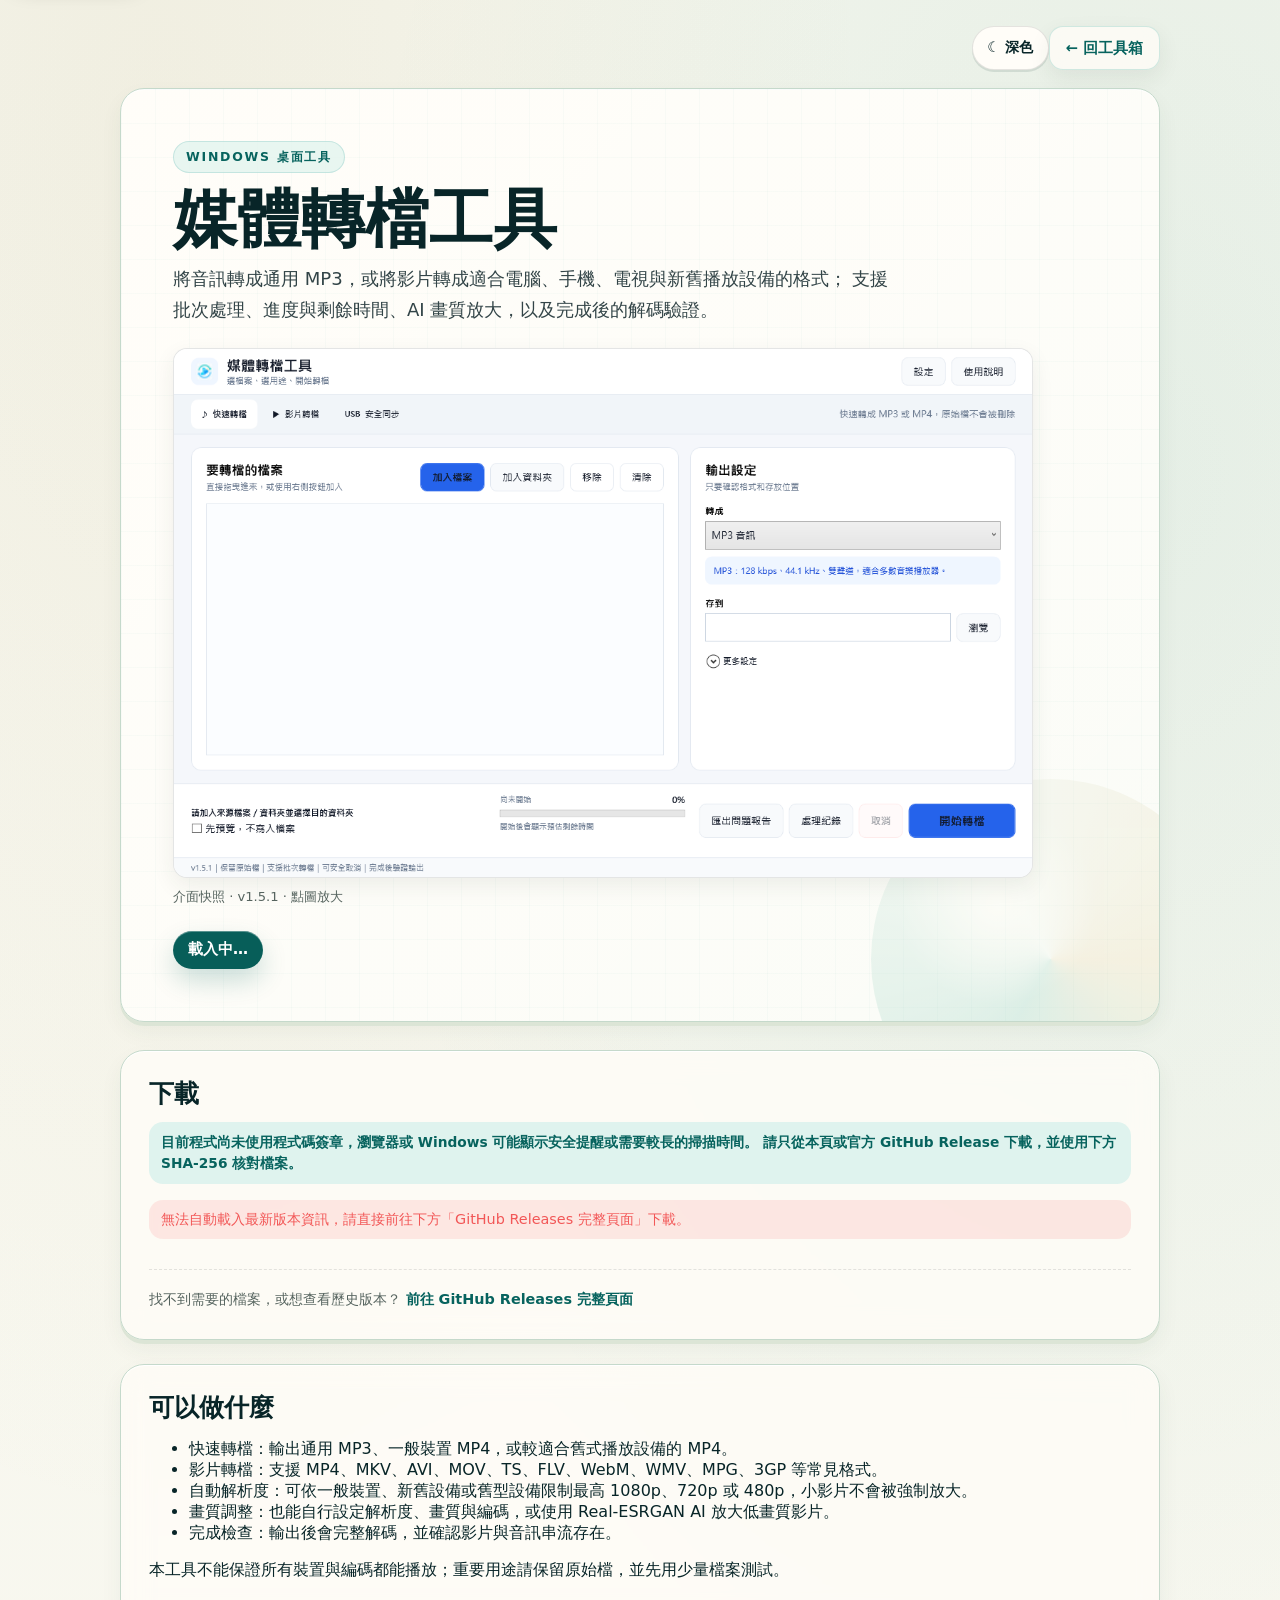
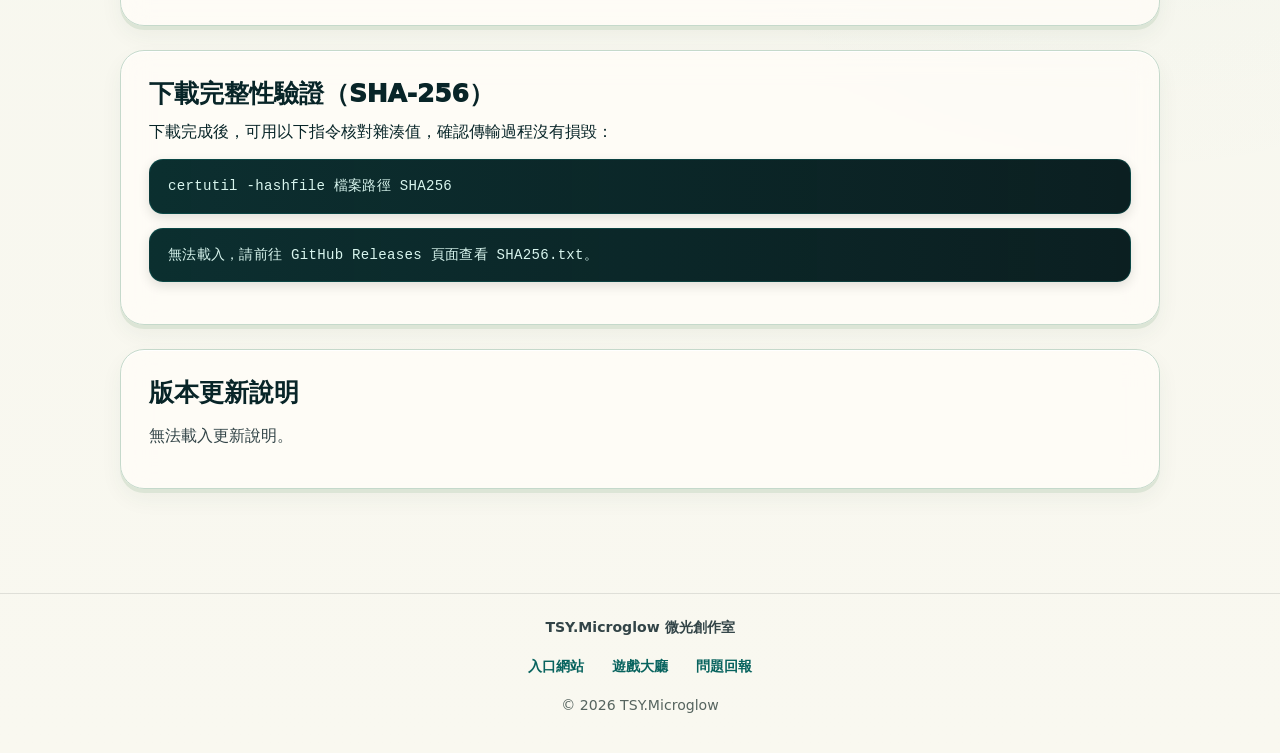
==== commit 8c284d6a: "style(tools): optimize SHA-256 copy interaction and update cache version to 20261112a" ====
--- a/tools/car-media-converter/index.html
+++ b/tools/car-media-converter/index.html
@@ -28,7 +28,7 @@
     <title>媒體轉檔工具｜TSY.Microglow 工具箱</title>
     <link rel="icon" href="../../assets/tools/car-media-converter/icon.png" type="image/png">
     <link rel="stylesheet" href="../../shared/base.css?v=20261103b">
-    <link rel="stylesheet" href="../../shared/tool-detail.css?v=20260713b">
+    <link rel="stylesheet" href="../../shared/tool-detail.css?v=20261112a">
     <link rel="stylesheet" href="./page.css?v=20260806a">
     <link rel="stylesheet" href="../../shared/tool-visuals.css?v=20261010a">
     <link rel="stylesheet" href="../../shared/microglow-skin.css?v=20261106b">
--- a/shared/tool-detail.css
+++ b/shared/tool-detail.css
@@ -0,0 +1,407 @@
+/* Shared template for a single tool's detail/download page.
+   Pairs with shared/base.css (tokens, reset, .back-link, .eyebrow already
+   defined there). Reused by every tools/<tool-id>/index.html. */
+
+.detail-shell {
+  width: min(1040px, calc(100% - 36px));
+  margin: 0 auto;
+  padding: 26px 0 72px;
+}
+
+.detail-topbar {
+  display: flex;
+  justify-content: space-between;
+  margin-bottom: 18px;
+}
+
+.detail-hero {
+  position: relative;
+  isolation: isolate;
+  margin-bottom: 28px;
+  overflow: hidden;
+  padding: clamp(26px, 5vw, 52px);
+  border: 1px solid rgba(8, 37, 40, 0.1);
+  border-radius: 18px;
+  background:
+    linear-gradient(135deg, rgba(255, 253, 248, 0.96), rgba(255, 253, 248, 0.76)),
+    linear-gradient(135deg, #ffffff, #eaf8f4);
+  box-shadow: var(--deep-shadow);
+}
+
+.detail-hero::before {
+  position: absolute;
+  inset: 0;
+  z-index: -2;
+  background:
+    linear-gradient(90deg, rgba(14, 143, 136, 0.08) 1px, transparent 1px),
+    linear-gradient(rgba(14, 143, 136, 0.07) 1px, transparent 1px);
+  background-size: 34px 34px;
+  content: "";
+}
+
+.detail-hero::after {
+  position: absolute;
+  right: -72px;
+  bottom: -118px;
+  z-index: -1;
+  width: min(44vw, 360px);
+  aspect-ratio: 1;
+  border-radius: 50%;
+  background:
+    radial-gradient(circle at 34% 34%, rgba(255, 255, 255, 0.92), transparent 18%),
+    conic-gradient(from 210deg, var(--teal), var(--sky), var(--gold), var(--teal));
+  opacity: 0.28;
+  content: "";
+}
+
+.detail-hero h1 {
+  max-width: 760px;
+  margin: 0 0 12px;
+  font-size: clamp(2rem, 5vw, 4.2rem);
+  font-weight: 950;
+  line-height: 1.02;
+  letter-spacing: 0;
+}
+
+.hero-desc {
+  max-width: 720px;
+  margin: 0 0 22px;
+  color: var(--ink-soft);
+  font-size: clamp(1rem, 1.7vw, 1.13rem);
+  line-height: 1.7;
+}
+
+.hero-meta {
+  display: flex;
+  flex-wrap: wrap;
+  align-items: center;
+  gap: 10px;
+}
+
+.version-badge {
+  display: inline-flex;
+  align-items: center;
+  min-height: 38px;
+  padding: 0 15px;
+  border-radius: 999px;
+  background:
+    linear-gradient(135deg, rgba(255, 255, 255, 0.22), transparent),
+    linear-gradient(135deg, var(--teal-dark), var(--teal));
+  color: #ffffff;
+  font-size: 0.94rem;
+  font-weight: 900;
+  box-shadow:
+    inset 0 1px 0 rgba(255, 255, 255, 0.32),
+    0 12px 26px rgba(7, 99, 94, 0.2);
+}
+
+.published-meta {
+  color: var(--muted);
+  font-size: 0.9rem;
+  font-weight: 800;
+}
+
+.detail-section {
+  margin-bottom: 24px;
+  padding: clamp(18px, 3vw, 28px);
+  border: 1px solid rgba(32, 42, 40, 0.1);
+  border-radius: 18px;
+  background: rgba(255, 253, 248, 0.78);
+  box-shadow: var(--shadow);
+  backdrop-filter: blur(14px);
+}
+
+.status-message {
+  margin: 0 0 12px;
+  padding: 10px 12px;
+  border-radius: var(--radius);
+  background: var(--gold-soft);
+  color: #7a5310;
+  font-size: 0.9rem;
+}
+
+.download-hint {
+  margin: 0 0 16px;
+  padding: 10px 12px;
+  border-radius: var(--radius);
+  background: var(--teal-soft);
+  color: var(--teal-dark);
+  font-size: 0.86rem;
+  font-weight: 700;
+  line-height: 1.5;
+}
+
+.status-message.is-error {
+  background: rgba(242, 87, 87, 0.12);
+  color: var(--red);
+}
+
+.loading-placeholder {
+  margin: 0;
+  color: var(--muted);
+}
+
+.download-grid {
+  display: grid;
+  grid-template-columns: repeat(2, minmax(0, 1fr));
+  gap: 14px;
+}
+
+.download-card {
+  position: relative;
+  display: grid;
+  grid-template-rows: 1fr auto;
+  gap: 18px;
+  min-height: 206px;
+  overflow: hidden;
+  padding: 18px;
+  border: 1px solid rgba(32, 42, 40, 0.1);
+  border-radius: 16px;
+  background:
+    linear-gradient(135deg, rgba(255, 255, 255, 0.86), rgba(255, 253, 248, 0.74)),
+    var(--panel);
+  box-shadow: var(--soft-shadow);
+  transition:
+    transform 180ms ease,
+    box-shadow 180ms ease,
+    border-color 180ms ease;
+}
+
+.download-card::before {
+  position: absolute;
+  inset: 0 auto 0 0;
+  width: 6px;
+  background: linear-gradient(180deg, var(--teal), var(--sky));
+  content: "";
+}
+
+.download-card::after {
+  position: absolute;
+  right: -28px;
+  top: -30px;
+  width: 108px;
+  aspect-ratio: 1;
+  border-radius: 50%;
+  background: rgba(14, 143, 136, 0.08);
+  content: "";
+}
+
+.download-card:nth-child(2)::before {
+  background: linear-gradient(180deg, var(--gold), var(--teal));
+}
+
+.download-card:nth-child(n + 3)::before {
+  background: linear-gradient(180deg, var(--sky), var(--gold));
+}
+
+.download-card:hover {
+  border-color: rgba(14, 143, 136, 0.24);
+  box-shadow: 0 18px 44px rgba(42, 47, 45, 0.13);
+  transform: translateY(-2px);
+}
+
+.download-card-copy {
+  position: relative;
+  z-index: 1;
+  display: grid;
+  gap: 8px;
+  min-width: 0;
+}
+
+.download-card-copy p {
+  display: inline-flex;
+  width: fit-content;
+  min-height: 28px;
+  align-items: center;
+  margin: 0;
+  padding: 0 10px;
+  border-radius: 999px;
+  background: var(--teal-soft);
+  color: var(--teal-dark);
+  font-size: 0.78rem;
+  font-weight: 900;
+}
+
+.download-card-copy strong {
+  font-size: 1.04rem;
+  line-height: 1.35;
+  word-break: break-all;
+}
+
+.download-card-copy span {
+  color: var(--muted);
+  font-size: 0.86rem;
+  font-weight: 800;
+}
+
+.download-button {
+  position: relative;
+  z-index: 1;
+  display: inline-flex;
+  align-items: center;
+  justify-content: center;
+  gap: 10px;
+  min-height: 44px;
+  padding: 0 22px;
+  border-radius: var(--radius);
+  color: #ffffff;
+  background: linear-gradient(135deg, var(--teal-dark), var(--teal));
+  font-size: 0.98rem;
+  font-weight: 900;
+  white-space: nowrap;
+  box-shadow:
+    inset 0 1px 0 rgba(255, 255, 255, 0.32),
+    0 10px 20px rgba(7, 99, 94, 0.22);
+  transition:
+    transform 160ms ease,
+    filter 160ms ease;
+}
+
+.download-button:hover,
+.download-button:focus-visible {
+  filter: saturate(1.08);
+  transform: translateY(-1px);
+}
+
+.arrow-symbol {
+  width: 10px;
+  height: 10px;
+  border-top: 3px solid #ffffff;
+  border-right: 3px solid #ffffff;
+  transform: rotate(45deg);
+}
+
+.extra-files {
+  margin: 14px 0 0;
+  color: var(--muted);
+  font-size: 0.86rem;
+  line-height: 1.6;
+}
+
+.extra-files a {
+  color: var(--teal-dark);
+}
+
+.releases-link {
+  margin: 18px 0 0;
+  padding-top: 18px;
+  border-top: 1px dashed var(--line);
+  color: var(--muted);
+  font-size: 0.9rem;
+  line-height: 1.6;
+}
+
+.releases-link a {
+  color: var(--teal-dark);
+  font-weight: 900;
+}
+
+.verify-command,
+.verify-sha {
+  margin: 0 0 14px;
+  padding: 15px 18px;
+  border: 1px solid rgba(14, 143, 136, 0.25);
+  border-radius: 14px;
+  background:
+    linear-gradient(90deg, rgba(14, 143, 136, 0.14), transparent),
+    #0b1f21;
+  color: #d8f5ee;
+  font-family: "Consolas", "SFMono-Regular", Menlo, monospace;
+  font-size: 0.88rem;
+  line-height: 1.6;
+  letter-spacing: 0.02em;
+  overflow-x: auto;
+  white-space: pre-wrap;
+  word-break: break-all;
+  user-select: all;
+  box-shadow: 0 4px 12px rgba(0, 0, 0, 0.12);
+  transition: border-color 160ms ease, box-shadow 160ms ease;
+}
+
+.verify-command:hover,
+.verify-sha:hover {
+  border-color: rgba(142, 224, 207, 0.45);
+  box-shadow: 0 6px 16px rgba(0, 0, 0, 0.2);
+}
+
+.verify-sha a {
+  color: #8ce9d4;
+}
+
+.release-notes p {
+  margin: 0 0 10px;
+  color: var(--ink-soft);
+  line-height: 1.72;
+}
+
+.release-notes ul {
+  margin: 0 0 10px;
+  padding-left: 20px;
+  color: var(--ink-soft);
+  line-height: 1.72;
+}
+
+.release-notes li {
+  margin-bottom: 4px;
+}
+
+@media (max-width: 680px) {
+  .download-grid {
+    grid-template-columns: 1fr;
+  }
+}
+
+@media (max-width: 560px) {
+  body {
+    background-size: 34px 34px, 34px 34px, auto, auto, auto;
+  }
+
+  .detail-shell {
+    width: min(100% - 24px, 1040px);
+    padding-top: 14px;
+    padding-bottom: 42px;
+  }
+
+  .detail-topbar {
+    margin-bottom: 14px;
+  }
+
+  .detail-hero,
+  .detail-section {
+    padding: 16px;
+    border-radius: 14px;
+  }
+
+  .detail-hero h1 {
+    font-size: clamp(1.78rem, 10vw, 2.45rem);
+  }
+
+  .hero-desc {
+    font-size: 0.96rem;
+  }
+
+  .hero-meta {
+    align-items: stretch;
+  }
+
+  .version-badge,
+  .published-meta {
+    width: fit-content;
+  }
+
+  .download-card {
+    min-height: auto;
+    padding: 16px;
+  }
+
+  .download-button {
+    justify-content: center;
+    width: 100%;
+  }
+
+  .verify-command,
+  .verify-sha {
+    padding: 12px;
+    font-size: 0.78rem;
+  }
+}
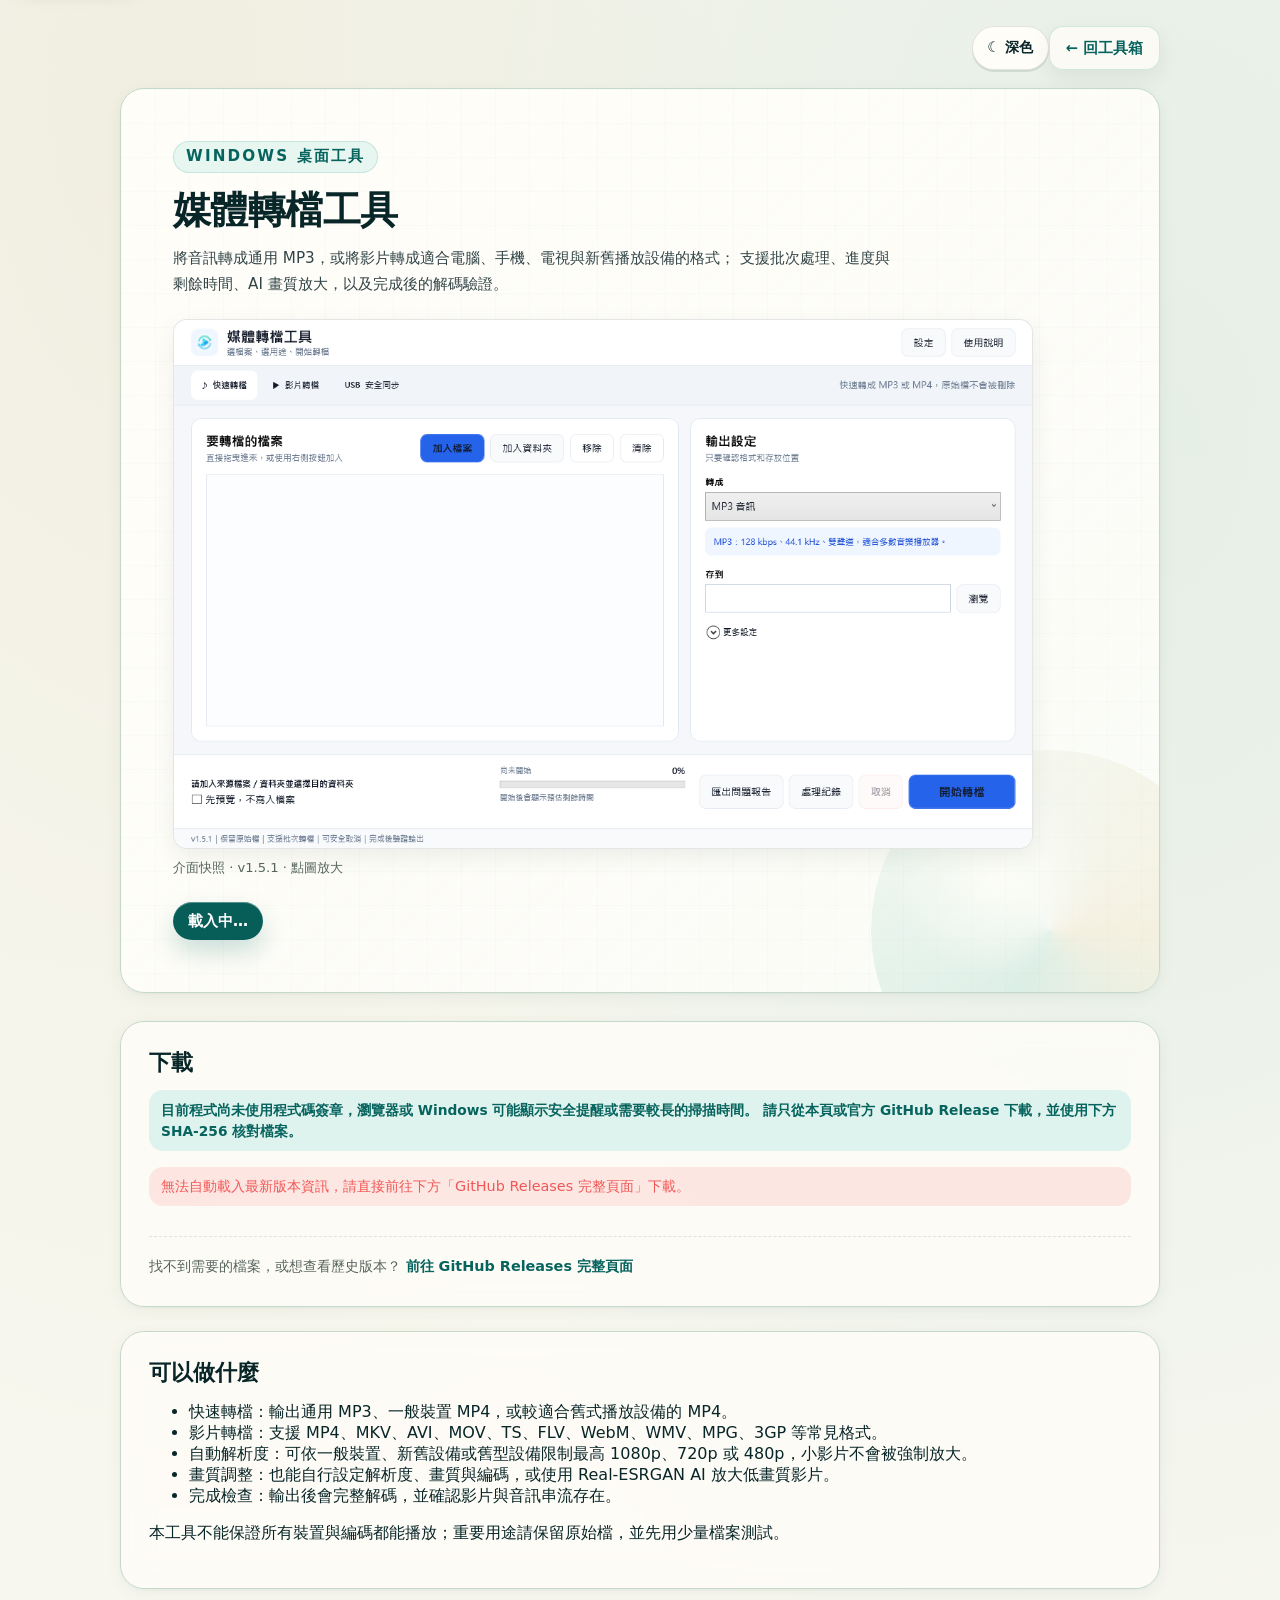
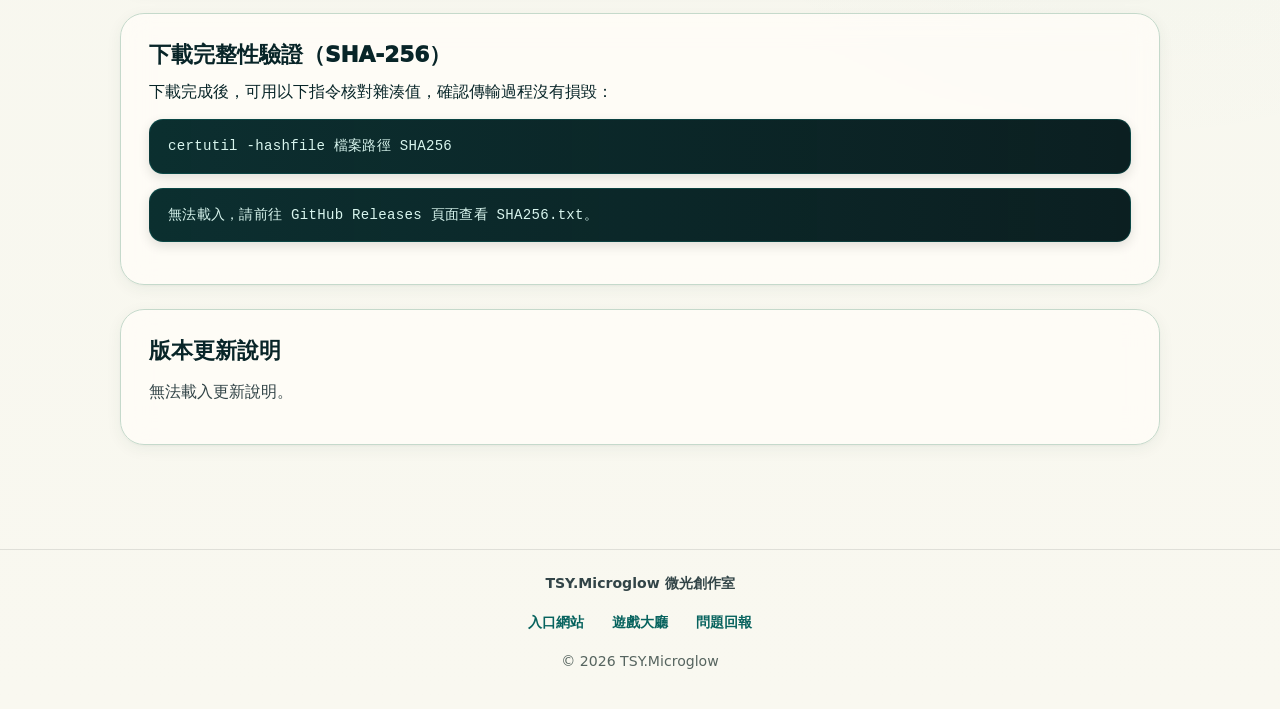
==== commit c41073be: "fix(ui,sec): inject CSP policies and enhance mobile responsive table without horizontal overflow" ====
--- a/tools/car-media-converter/index.html
+++ b/tools/car-media-converter/index.html
@@ -2,6 +2,7 @@
 <html lang="zh-Hant">
   <head>
     <meta charset="utf-8">
+    <meta http-equiv="Content-Security-Policy" content="default-src 'self'; script-src 'self'; style-src 'self' 'unsafe-inline'; img-src 'self' data:; connect-src 'self' https://xduwufkfmzovlwcyodcp.supabase.co https://api.github.com; object-src 'none'; base-uri 'self'; form-action 'self'">
     <script src="../../scripts/theme-mode.js?v=20261106f"></script>
 
     <meta name="viewport" content="width=device-width, initial-scale=1">
--- a/shared/microglow-skin.css
+++ b/shared/microglow-skin.css
@@ -1,10 +1,11 @@
 /* Visual layer only; existing layout, product imagery and download/app logic are retained. */
-html:root { --microglow-style-version: 20261016a; --radius: 14px; --radius-card: 24px; --radius-control: 14px; }
+html:root { --microglow-style-version: 20261112c; --radius: 14px; --radius-card: 24px; --radius-control: 14px; }
 body:has(.lobby-shell, .detail-shell) { background: radial-gradient(ellipse at 12% 5%, rgba(181, 140, 66, .07), transparent 45%), radial-gradient(ellipse at 90% 20%, rgba(10, 136, 126, .07), transparent 50%), linear-gradient(#f5f6ed, #f9f8f0); }
-:is(.lobby-hero, .detail-hero, .detail-section, .tool-card, .download-card) { border-color: #c5d9cb; border-radius: 24px; box-shadow: inset 0 1px 0 #fff, 0 4px 0 #dce5d6, 0 10px 22px rgba(38, 75, 54, .055); }
+:is(.lobby-hero, .detail-hero, .detail-section, .tool-card, .download-card) { border-color: #c5d9cb; border-radius: 24px; box-shadow: 0 4px 16px rgba(23, 62, 55, 0.06), 0 1px 3px rgba(23, 62, 55, 0.04); }
 :is(.lobby-hero, .detail-hero)::before { background-image: linear-gradient(90deg, rgba(10,136,126,.025) 1px, transparent 1px), linear-gradient(rgba(10,136,126,.025) 1px, transparent 1px); }
 :is(.lobby-hero, .detail-hero)::after { background: radial-gradient(circle at 35% 35%, #fffdf5, transparent 30%), conic-gradient(from 210deg, #8ecdbb, #e6f2e9, #e7d4a7, #8ecdbb); }
-:is(.primary-link, .download-button) { border-radius: 14px; box-shadow: inset 0 1px 0 rgba(255,255,255,.3), 0 4px 0 #d4e3d7, 0 8px 16px rgba(38,75,54,.08); }
+:is(.primary-link, .download-button) { border-radius: 14px; box-shadow: 0 3px 8px rgba(7, 99, 94, 0.22), inset 0 1px 0 rgba(255,255,255,.35); transition: transform 180ms cubic-bezier(0.22, 1, 0.36, 1), box-shadow 180ms cubic-bezier(0.22, 1, 0.36, 1); }
+:is(.primary-link, .download-button):hover { transform: translateY(-1px); box-shadow: 0 6px 16px rgba(7, 99, 94, 0.28), inset 0 1px 0 rgba(255,255,255,.45); }
 html body :is(a[href], button, input, select, textarea):focus-visible { outline: 3px solid #0a887e; outline-offset: 3px; }
 .skip-link { position:fixed; top:calc(12px + env(safe-area-inset-top,0px)); left:calc(12px + env(safe-area-inset-left,0px)); z-index:1000; padding:10px 16px; border-radius:14px; color:#102527; background:#8ee0cf; font-weight:800; text-decoration:none; box-shadow:0 8px 22px rgba(0,0,0,.22); transform:translateY(-180%); }
 .skip-link:focus-visible { transform:none; outline:3px solid #fff; outline-offset:3px; }
@@ -15,3 +16,82 @@
 
   :root[data-theme="dark"] #root :is(a[href], button, input, select, textarea):focus-visible{ outline-color: #8ee0cf; }
   :root[data-theme="dark"] #root :is(.hero-panel, .section-block, .form-card, .product-hero, .empty-price, .scanner-shell, .activity-card, .shopping-list-entry, .scan-recovery){ box-shadow: inset 0 1px 0 rgba(255,255,255,.08), 0 4px 0 #102a29, 0 10px 22px rgba(0,0,0,.15); }
+
+/* 2026 現代字級與緊緻呼吸感優化 */
+.lobby-hero h1,
+.detail-hero h1 {
+  font-size: clamp(1.9rem, 4vw, 2.35rem) !important;
+  line-height: 1.25 !important;
+  letter-spacing: -0.015em;
+}
+
+.lobby-hero p,
+.detail-hero p {
+  font-size: 0.95rem !important;
+  line-height: 1.68 !important;
+}
+
+.section-heading h2,
+.detail-section h2 {
+  font-size: 1.35rem !important;
+}
+
+.tool-card-copy h3 {
+  font-size: 1.12rem !important;
+}
+
+.tool-card-copy span {
+  font-size: 0.88rem !important;
+  line-height: 1.68 !important;
+}
+
+:is(.primary-link, .download-button) {
+  min-height: 44px !important;
+  font-size: 0.92rem !important;
+  font-weight: 800;
+  padding: 0 18px !important;
+}
+
+/* 2026 近代開源設計系統優化：等寬數字與現代懸浮光影 */
+:is(.version-badge, time, .date, [data-updated-at], .tool-meta, code, pre) {
+  font-variant-numeric: tabular-nums;
+  font-feature-settings: "tnum";
+}
+
+.tool-card {
+  transition: transform 220ms cubic-bezier(0.22, 1, 0.36, 1), box-shadow 220ms cubic-bezier(0.22, 1, 0.36, 1), border-color 220ms ease;
+}
+
+.tool-card:hover {
+  transform: translateY(-2px);
+  box-shadow: 0 12px 28px rgba(23, 62, 55, 0.09), 0 2px 6px rgba(23, 62, 55, 0.04);
+  border-color: #9eccba;
+}
+
+/* 消除多餘水平捲軸、強化 SHA-256 自動換行與手機版易讀性 */
+.sha256-block,
+.verify-hash,
+pre code {
+  overflow-wrap: anywhere !important;
+  word-break: break-all !important;
+  white-space: pre-wrap !important;
+}
+
+/* PriceRadar 管理後台響應式與觸控強化：消除水平擠壓 */
+#root table {
+  width: 100% !important;
+  max-width: 100% !important;
+}
+
+@media (max-width: 768px) {
+  #root .admin-table-container,
+  #root .table-responsive {
+    overflow-x: auto !important;
+    -webkit-overflow-scrolling: touch !important;
+  }
+  #root input,
+  #root select,
+  #root button {
+    min-height: 44px !important;
+  }
+}
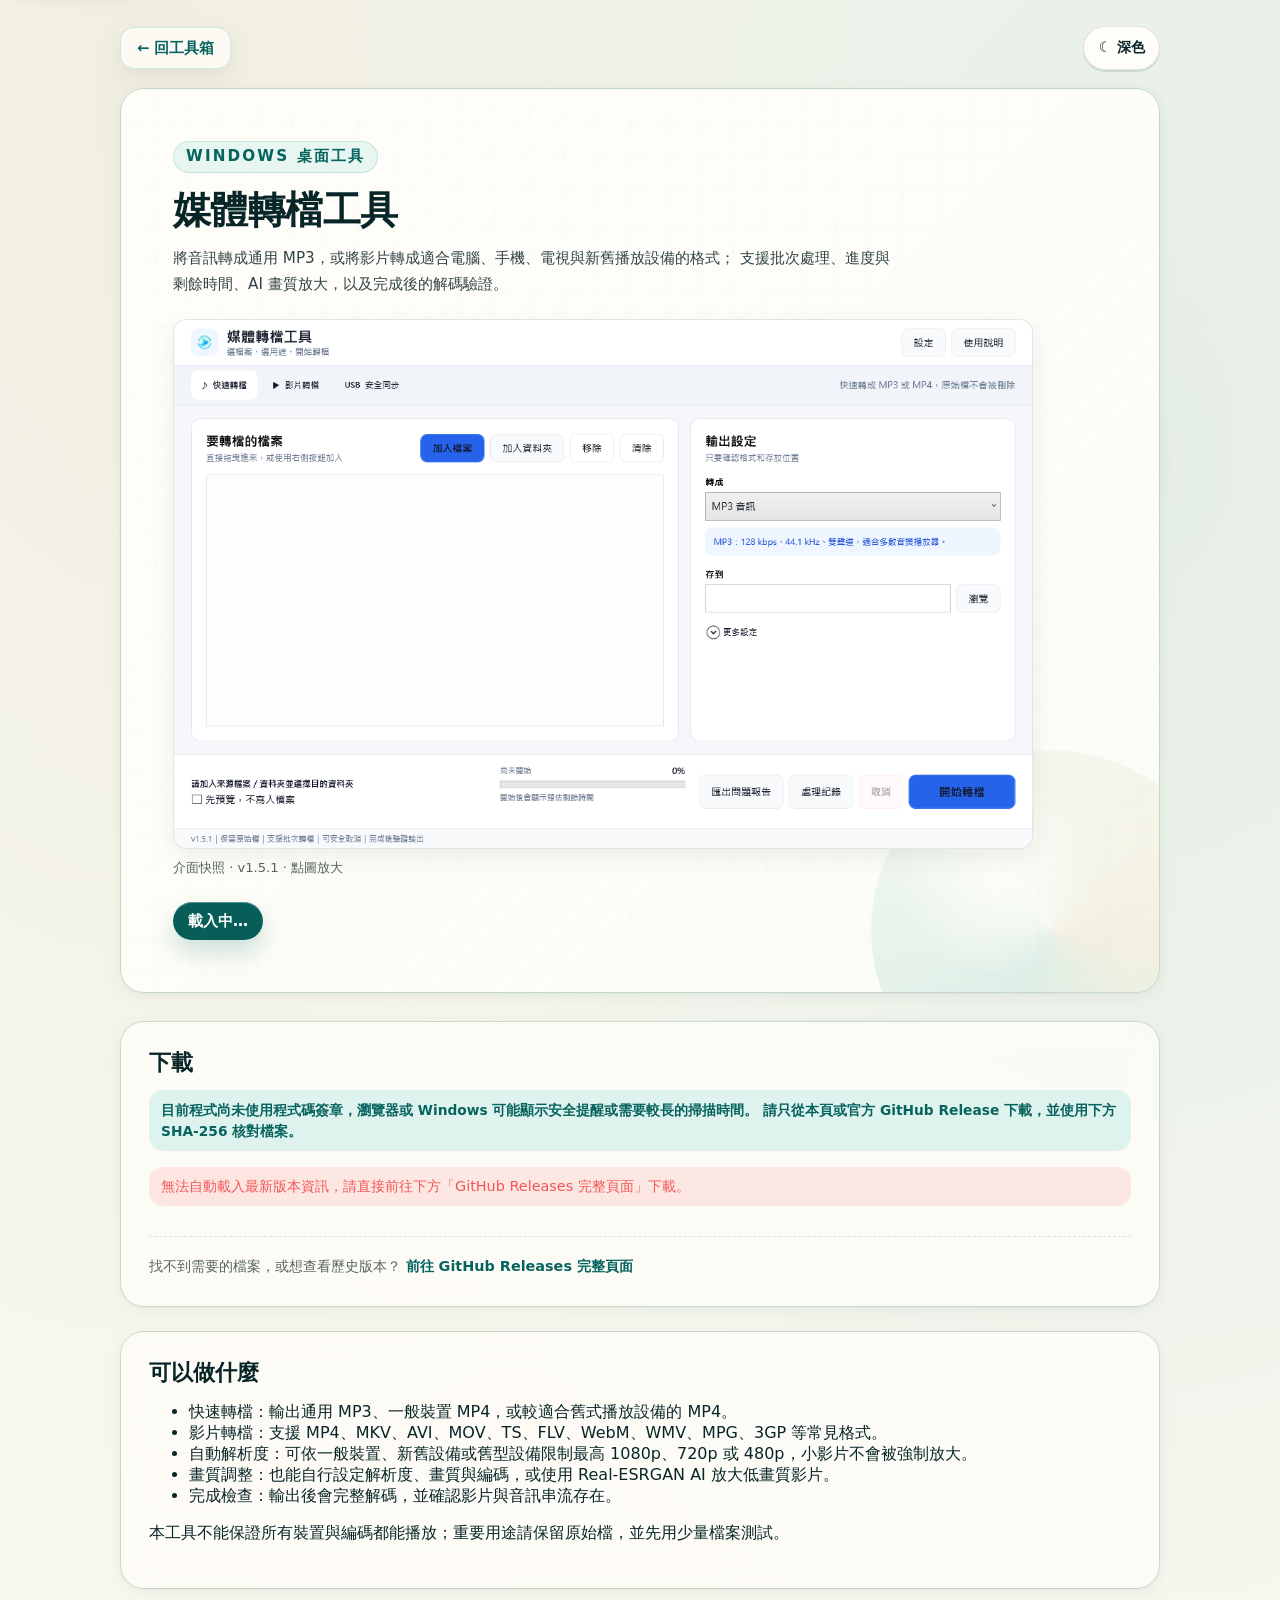
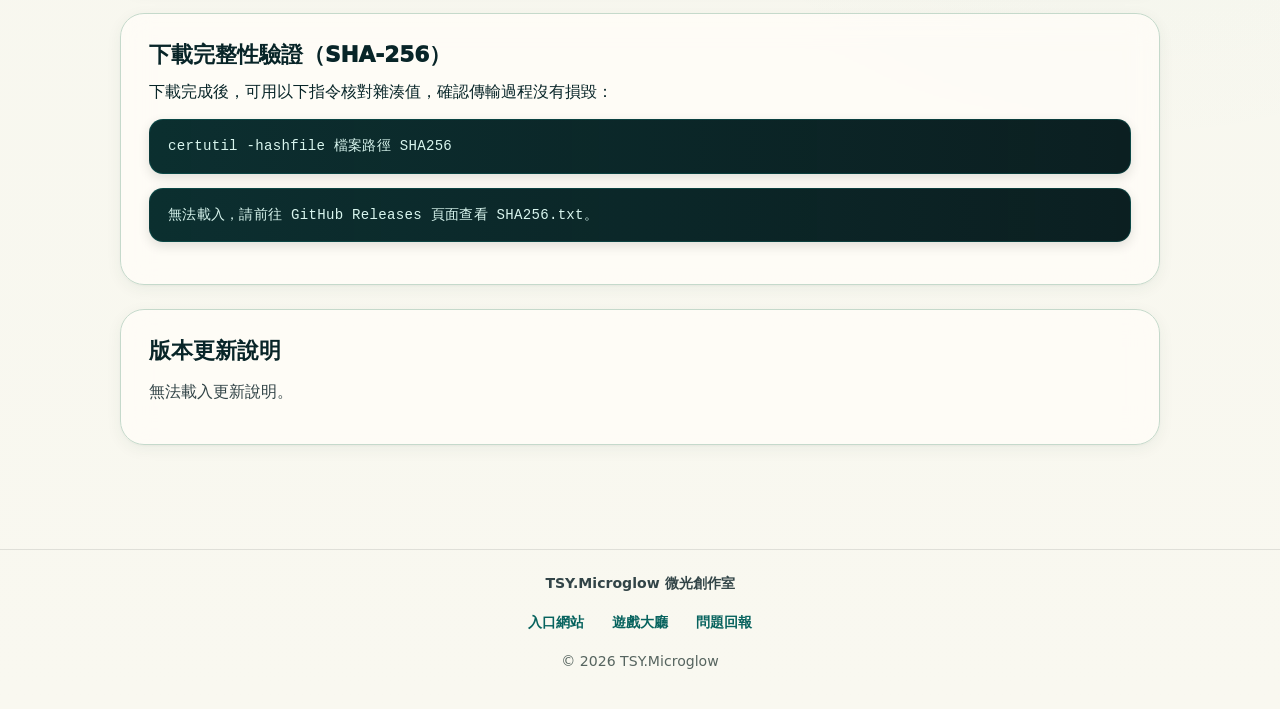
==== commit 78224073: "fix(ui): 修復工具箱大廳與下載頁深淺色按鈕重疊、左側空白與繁體中文標記" ====
--- a/tools/car-media-converter/index.html
+++ b/tools/car-media-converter/index.html
@@ -3,7 +3,7 @@
   <head>
     <meta charset="utf-8">
     <meta http-equiv="Content-Security-Policy" content="default-src 'self'; script-src 'self'; style-src 'self' 'unsafe-inline'; img-src 'self' data:; connect-src 'self' https://xduwufkfmzovlwcyodcp.supabase.co https://api.github.com; object-src 'none'; base-uri 'self'; form-action 'self'">
-    <script src="../../scripts/theme-mode.js?v=20261106f"></script>
+    <script src="../../scripts/theme-mode.js?v=20261114c"></script>
 
     <meta name="viewport" content="width=device-width, initial-scale=1">
     <meta name="theme-color" content="#0e8f88" data-light-theme-color="#0e8f88" data-dark-theme-color="#102527">
@@ -32,8 +32,8 @@
     <link rel="stylesheet" href="../../shared/tool-detail.css?v=20261112a">
     <link rel="stylesheet" href="./page.css?v=20260806a">
     <link rel="stylesheet" href="../../shared/tool-visuals.css?v=20261010a">
-    <link rel="stylesheet" href="../../shared/microglow-skin.css?v=20261106b">
-      <link rel="stylesheet" href="../../theme-mode.css?v=20261106g">
+    <link rel="stylesheet" href="../../shared/microglow-skin.css?v=20261114c">
+      <link rel="stylesheet" href="../../theme-mode.css?v=20261114c">
   </head>
   <body>
     <a class="skip-link" href="#main-content">跳到主要內容</a>
--- a/shared/microglow-skin.css
+++ b/shared/microglow-skin.css
@@ -1,5 +1,5 @@
 /* Visual layer only; existing layout, product imagery and download/app logic are retained. */
-html:root { --microglow-style-version: 20261112c; --radius: 14px; --radius-card: 24px; --radius-control: 14px; }
+html:root { --microglow-style-version: 20261114c; --radius: 14px; --radius-card: 24px; --radius-control: 14px; }
 body:has(.lobby-shell, .detail-shell) { background: radial-gradient(ellipse at 12% 5%, rgba(181, 140, 66, .07), transparent 45%), radial-gradient(ellipse at 90% 20%, rgba(10, 136, 126, .07), transparent 50%), linear-gradient(#f5f6ed, #f9f8f0); }
 :is(.lobby-hero, .detail-hero, .detail-section, .tool-card, .download-card) { border-color: #c5d9cb; border-radius: 24px; box-shadow: 0 4px 16px rgba(23, 62, 55, 0.06), 0 1px 3px rgba(23, 62, 55, 0.04); }
 :is(.lobby-hero, .detail-hero)::before { background-image: linear-gradient(90deg, rgba(10,136,126,.025) 1px, transparent 1px), linear-gradient(rgba(10,136,126,.025) 1px, transparent 1px); }
@@ -77,6 +77,26 @@
   white-space: pre-wrap !important;
 }
 
+/* 修正工具箱大廳左上角「回入口網站」與「深淺色切換鈕」重疊問題，以及工具下載頁頂部列對齊 */
+.lobby-hero .tsy-theme-toggle {
+  position: absolute !important;
+  top: 18px !important;
+  right: 18px !important;
+  z-index: 10 !important;
+  margin: 0 !important;
+}
+
+.detail-topbar {
+  display: flex !important;
+  align-items: center !important;
+  justify-content: space-between !important;
+  gap: 12px !important;
+}
+
+.detail-topbar .back-link {
+  margin-right: auto !important;
+}
+
 /* PriceRadar 管理後台響應式與觸控強化：消除水平擠壓 */
 #root table {
   width: 100% !important;
